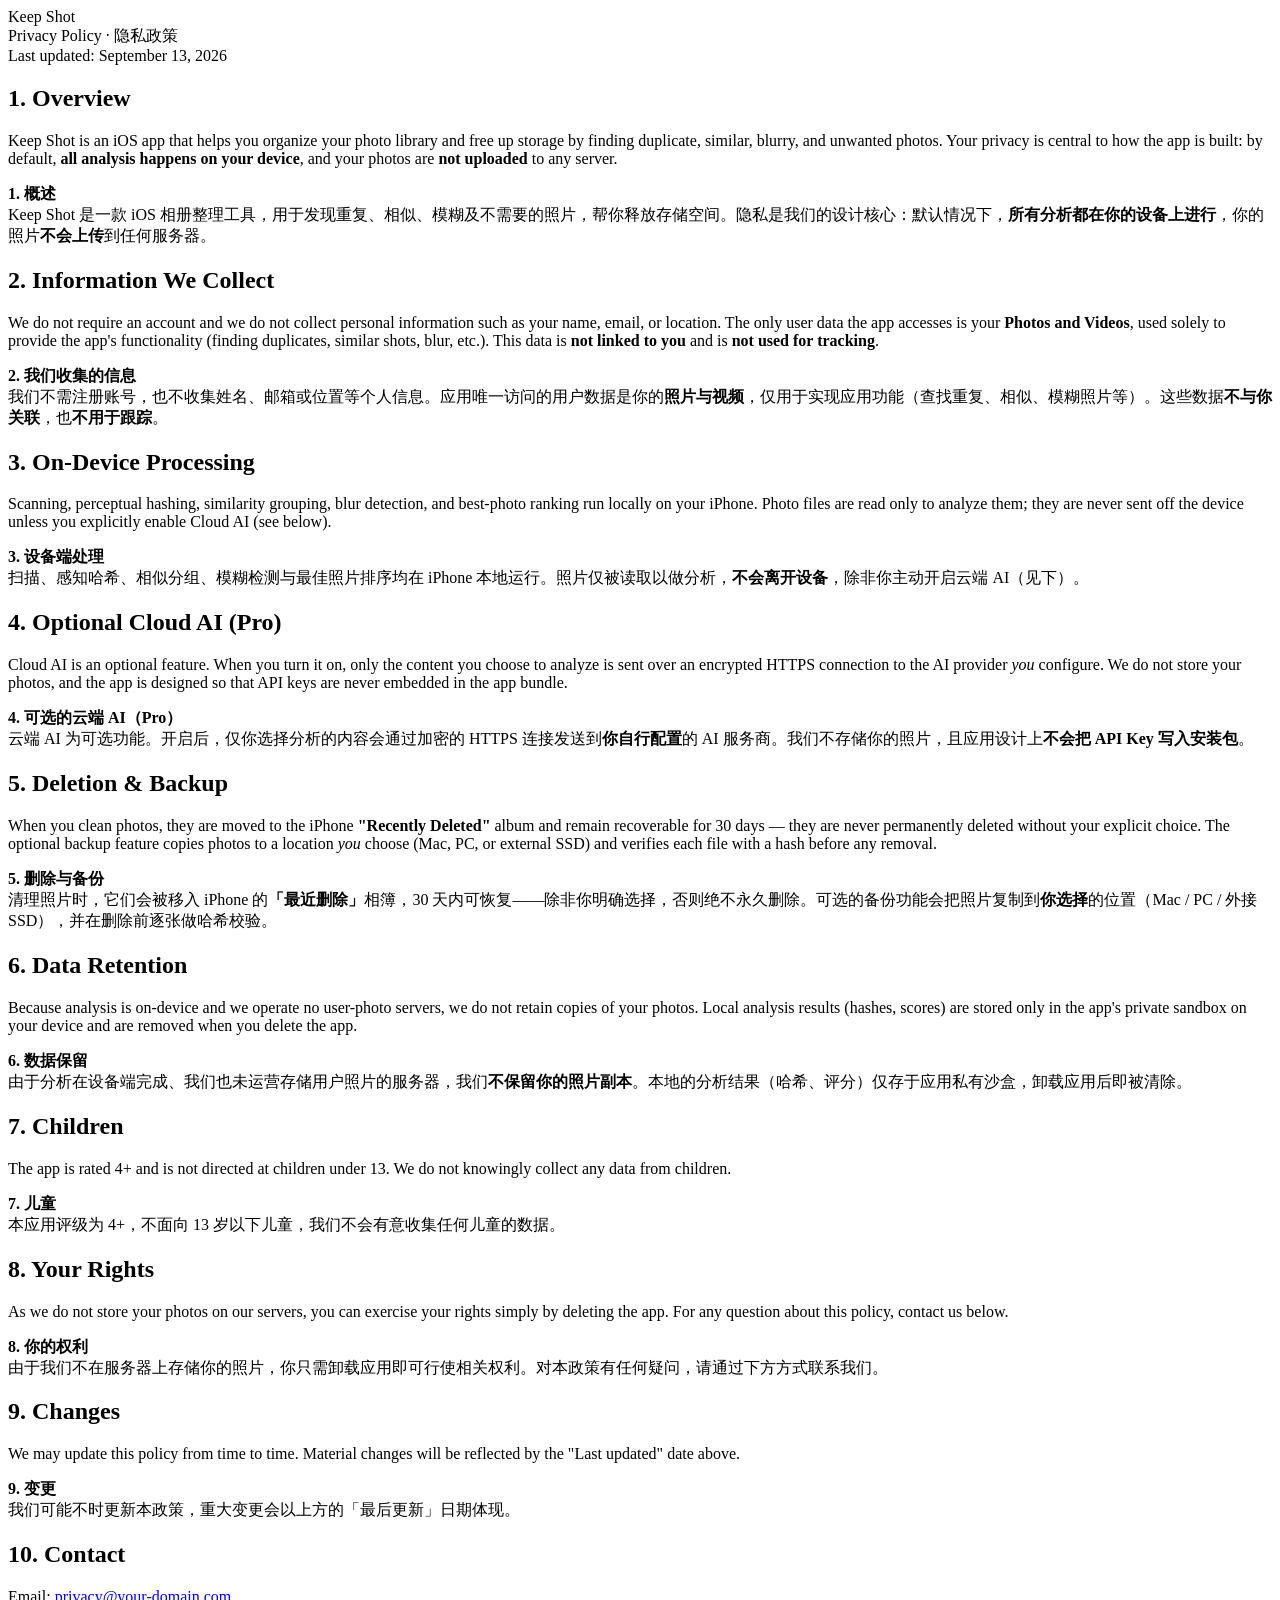
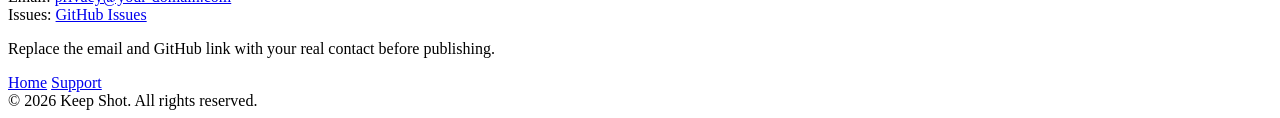
==== index.html @ 3a64c8bc "Add privacy policy" ====
<!DOCTYPE html>
<html lang="en">
<head>
  <meta charset="utf-8">
  <meta name="viewport" content="width=device-width, initial-scale=1">
  <title>Keep Shot — Privacy Policy</title>
  <link rel="stylesheet" href="style.css">
</head>
<body>
<div class="wrap">
  <div class="hero">
    <div class="logo">Keep Shot</div>
    <div class="tag">Privacy Policy · 隐私政策</div>
  </div>
  <div class="updated">Last updated: September 13, 2026</div>

  <div class="card">
    <h2>1. Overview</h2>
    <p>Keep Shot is an iOS app that helps you organize your photo library and free up storage by finding duplicate, similar, blurry, and unwanted photos. Your privacy is central to how the app is built: by default, <strong>all analysis happens on your device</strong>, and your photos are <strong>not uploaded</strong> to any server.</p>
    <p><strong>1. 概述</strong><br>Keep Shot 是一款 iOS 相册整理工具，用于发现重复、相似、模糊及不需要的照片，帮你释放存储空间。隐私是我们的设计核心：默认情况下，<strong>所有分析都在你的设备上进行</strong>，你的照片<strong>不会上传</strong>到任何服务器。</p>

    <h2>2. Information We Collect</h2>
    <p>We do not require an account and we do not collect personal information such as your name, email, or location. The only user data the app accesses is your <strong>Photos and Videos</strong>, used solely to provide the app's functionality (finding duplicates, similar shots, blur, etc.). This data is <strong>not linked to you</strong> and is <strong>not used for tracking</strong>.</p>
    <p><strong>2. 我们收集的信息</strong><br>我们不需注册账号，也不收集姓名、邮箱或位置等个人信息。应用唯一访问的用户数据是你的<strong>照片与视频</strong>，仅用于实现应用功能（查找重复、相似、模糊照片等）。这些数据<strong>不与你关联</strong>，也<strong>不用于跟踪</strong>。</p>

    <h2>3. On-Device Processing</h2>
    <p>Scanning, perceptual hashing, similarity grouping, blur detection, and best-photo ranking run locally on your iPhone. Photo files are read only to analyze them; they are never sent off the device unless you explicitly enable Cloud AI (see below).</p>
    <p><strong>3. 设备端处理</strong><br>扫描、感知哈希、相似分组、模糊检测与最佳照片排序均在 iPhone 本地运行。照片仅被读取以做分析，<strong>不会离开设备</strong>，除非你主动开启云端 AI（见下）。</p>

    <h2>4. Optional Cloud AI (Pro)</h2>
    <p>Cloud AI is an optional feature. When you turn it on, only the content you choose to analyze is sent over an encrypted HTTPS connection to the AI provider <em>you</em> configure. We do not store your photos, and the app is designed so that API keys are never embedded in the app bundle.</p>
    <p><strong>4. 可选的云端 AI（Pro）</strong><br>云端 AI 为可选功能。开启后，仅你选择分析的内容会通过加密的 HTTPS 连接发送到<strong>你自行配置</strong>的 AI 服务商。我们不存储你的照片，且应用设计上<strong>不会把 API Key 写入安装包</strong>。</p>

    <h2>5. Deletion &amp; Backup</h2>
    <p>When you clean photos, they are moved to the iPhone <strong>"Recently Deleted"</strong> album and remain recoverable for 30 days — they are never permanently deleted without your explicit choice. The optional backup feature copies photos to a location <em>you</em> choose (Mac, PC, or external SSD) and verifies each file with a hash before any removal.</p>
    <p><strong>5. 删除与备份</strong><br>清理照片时，它们会被移入 iPhone 的<strong>「最近删除」</strong>相簿，30 天内可恢复——除非你明确选择，否则绝不永久删除。可选的备份功能会把照片复制到<strong>你选择</strong>的位置（Mac / PC / 外接 SSD），并在删除前逐张做哈希校验。</p>

    <h2>6. Data Retention</h2>
    <p>Because analysis is on-device and we operate no user-photo servers, we do not retain copies of your photos. Local analysis results (hashes, scores) are stored only in the app's private sandbox on your device and are removed when you delete the app.</p>
    <p><strong>6. 数据保留</strong><br>由于分析在设备端完成、我们也未运营存储用户照片的服务器，我们<strong>不保留你的照片副本</strong>。本地的分析结果（哈希、评分）仅存于应用私有沙盒，卸载应用后即被清除。</p>

    <h2>7. Children</h2>
    <p>The app is rated 4+ and is not directed at children under 13. We do not knowingly collect any data from children.</p>
    <p><strong>7. 儿童</strong><br>本应用评级为 4+，不面向 13 岁以下儿童，我们不会有意收集任何儿童的数据。</p>

    <h2>8. Your Rights</h2>
    <p>As we do not store your photos on our servers, you can exercise your rights simply by deleting the app. For any question about this policy, contact us below.</p>
    <p><strong>8. 你的权利</strong><br>由于我们不在服务器上存储你的照片，你只需卸载应用即可行使相关权利。对本政策有任何疑问，请通过下方方式联系我们。</p>

    <h2>9. Changes</h2>
    <p>We may update this policy from time to time. Material changes will be reflected by the "Last updated" date above.</p>
    <p><strong>9. 变更</strong><br>我们可能不时更新本政策，重大变更会以上方的「最后更新」日期体现。</p>

    <h2>10. Contact</h2>
    <p>Email: <a href="mailto:privacy@your-domain.com">privacy@your-domain.com</a><br>
       Issues: <a href="https://github.com/your-github-username/keep_shot/issues">GitHub Issues</a></p>
    <p class="muted">Replace the email and GitHub link with your real contact before publishing.</p>
  </div>

  <div class="nav">
    <a href="index.html">Home</a>
    <a href="support.html">Support</a>
  </div>

  <div class="footer">© 2026 Keep Shot. All rights reserved.</div>
</div>
</body>
</html>
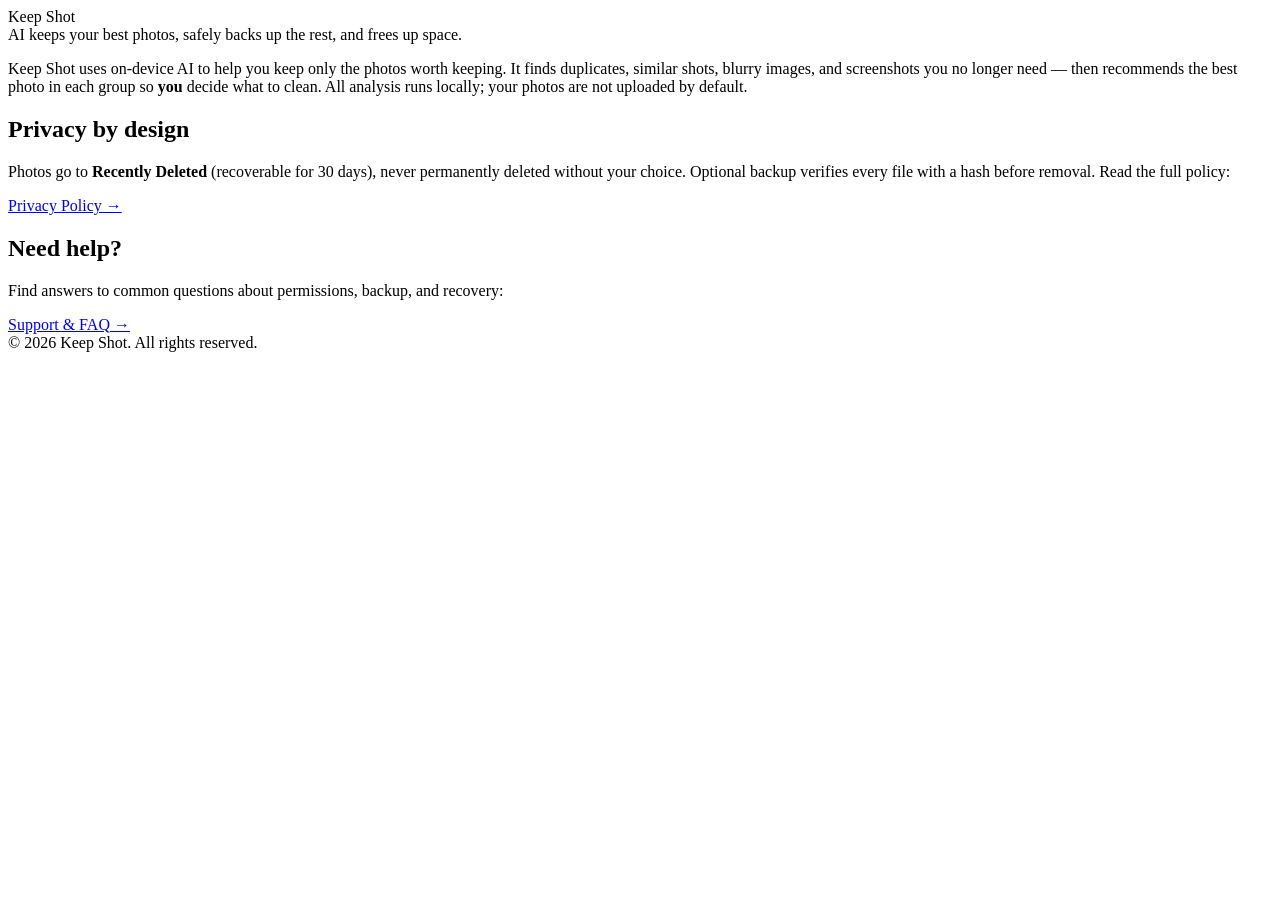
==== commit 8259d0ad: "Add home page" ====
--- a/index.html
+++ b/index.html
@@ -3,63 +3,34 @@
 <head>
   <meta charset="utf-8">
   <meta name="viewport" content="width=device-width, initial-scale=1">
-  <title>Keep Shot — Privacy Policy</title>
+  <title>Keep Shot — AI Photo Cleaner</title>
   <link rel="stylesheet" href="style.css">
 </head>
 <body>
 <div class="wrap">
   <div class="hero">
     <div class="logo">Keep Shot</div>
-    <div class="tag">Privacy Policy · 隐私政策</div>
+    <div class="tag">AI keeps your best photos, safely backs up the rest, and frees up space.</div>
   </div>
-  <div class="updated">Last updated: September 13, 2026</div>
 
   <div class="card">
-    <h2>1. Overview</h2>
-    <p>Keep Shot is an iOS app that helps you organize your photo library and free up storage by finding duplicate, similar, blurry, and unwanted photos. Your privacy is central to how the app is built: by default, <strong>all analysis happens on your device</strong>, and your photos are <strong>not uploaded</strong> to any server.</p>
-    <p><strong>1. 概述</strong><br>Keep Shot 是一款 iOS 相册整理工具，用于发现重复、相似、模糊及不需要的照片，帮你释放存储空间。隐私是我们的设计核心：默认情况下，<strong>所有分析都在你的设备上进行</strong>，你的照片<strong>不会上传</strong>到任何服务器。</p>
-
-    <h2>2. Information We Collect</h2>
-    <p>We do not require an account and we do not collect personal information such as your name, email, or location. The only user data the app accesses is your <strong>Photos and Videos</strong>, used solely to provide the app's functionality (finding duplicates, similar shots, blur, etc.). This data is <strong>not linked to you</strong> and is <strong>not used for tracking</strong>.</p>
-    <p><strong>2. 我们收集的信息</strong><br>我们不需注册账号，也不收集姓名、邮箱或位置等个人信息。应用唯一访问的用户数据是你的<strong>照片与视频</strong>，仅用于实现应用功能（查找重复、相似、模糊照片等）。这些数据<strong>不与你关联</strong>，也<strong>不用于跟踪</strong>。</p>
-
-    <h2>3. On-Device Processing</h2>
-    <p>Scanning, perceptual hashing, similarity grouping, blur detection, and best-photo ranking run locally on your iPhone. Photo files are read only to analyze them; they are never sent off the device unless you explicitly enable Cloud AI (see below).</p>
-    <p><strong>3. 设备端处理</strong><br>扫描、感知哈希、相似分组、模糊检测与最佳照片排序均在 iPhone 本地运行。照片仅被读取以做分析，<strong>不会离开设备</strong>，除非你主动开启云端 AI（见下）。</p>
-
-    <h2>4. Optional Cloud AI (Pro)</h2>
-    <p>Cloud AI is an optional feature. When you turn it on, only the content you choose to analyze is sent over an encrypted HTTPS connection to the AI provider <em>you</em> configure. We do not store your photos, and the app is designed so that API keys are never embedded in the app bundle.</p>
-    <p><strong>4. 可选的云端 AI（Pro）</strong><br>云端 AI 为可选功能。开启后，仅你选择分析的内容会通过加密的 HTTPS 连接发送到<strong>你自行配置</strong>的 AI 服务商。我们不存储你的照片，且应用设计上<strong>不会把 API Key 写入安装包</strong>。</p>
-
-    <h2>5. Deletion &amp; Backup</h2>
-    <p>When you clean photos, they are moved to the iPhone <strong>"Recently Deleted"</strong> album and remain recoverable for 30 days — they are never permanently deleted without your explicit choice. The optional backup feature copies photos to a location <em>you</em> choose (Mac, PC, or external SSD) and verifies each file with a hash before any removal.</p>
-    <p><strong>5. 删除与备份</strong><br>清理照片时，它们会被移入 iPhone 的<strong>「最近删除」</strong>相簿，30 天内可恢复——除非你明确选择，否则绝不永久删除。可选的备份功能会把照片复制到<strong>你选择</strong>的位置（Mac / PC / 外接 SSD），并在删除前逐张做哈希校验。</p>
-
-    <h2>6. Data Retention</h2>
-    <p>Because analysis is on-device and we operate no user-photo servers, we do not retain copies of your photos. Local analysis results (hashes, scores) are stored only in the app's private sandbox on your device and are removed when you delete the app.</p>
-    <p><strong>6. 数据保留</strong><br>由于分析在设备端完成、我们也未运营存储用户照片的服务器，我们<strong>不保留你的照片副本</strong>。本地的分析结果（哈希、评分）仅存于应用私有沙盒，卸载应用后即被清除。</p>
-
-    <h2>7. Children</h2>
-    <p>The app is rated 4+ and is not directed at children under 13. We do not knowingly collect any data from children.</p>
-    <p><strong>7. 儿童</strong><br>本应用评级为 4+，不面向 13 岁以下儿童，我们不会有意收集任何儿童的数据。</p>
-
-    <h2>8. Your Rights</h2>
-    <p>As we do not store your photos on our servers, you can exercise your rights simply by deleting the app. For any question about this policy, contact us below.</p>
-    <p><strong>8. 你的权利</strong><br>由于我们不在服务器上存储你的照片，你只需卸载应用即可行使相关权利。对本政策有任何疑问，请通过下方方式联系我们。</p>
-
-    <h2>9. Changes</h2>
-    <p>We may update this policy from time to time. Material changes will be reflected by the "Last updated" date above.</p>
-    <p><strong>9. 变更</strong><br>我们可能不时更新本政策，重大变更会以上方的「最后更新」日期体现。</p>
-
-    <h2>10. Contact</h2>
-    <p>Email: <a href="mailto:privacy@your-domain.com">privacy@your-domain.com</a><br>
-       Issues: <a href="https://github.com/your-github-username/keep_shot/issues">GitHub Issues</a></p>
-    <p class="muted">Replace the email and GitHub link with your real contact before publishing.</p>
+    <p>Keep Shot uses on-device AI to help you keep only the photos worth keeping. It finds duplicates, similar shots, blurry images, and screenshots you no longer need — then recommends the best photo in each group so <strong>you</strong> decide what to clean. All analysis runs locally; your photos are not uploaded by default.</p>
   </div>
 
-  <div class="nav">
-    <a href="index.html">Home</a>
-    <a href="support.html">Support</a>
+  <div class="card">
+    <h2>Privacy by design</h2>
+    <p>Photos go to <strong>Recently Deleted</strong> (recoverable for 30 days), never permanently deleted without your choice. Optional backup verifies every file with a hash before removal. Read the full policy:</p>
+    <div class="nav" style="margin-top:14px">
+      <a href="privacy.html">Privacy Policy →</a>
+    </div>
+  </div>
+
+  <div class="card">
+    <h2>Need help?</h2>
+    <p>Find answers to common questions about permissions, backup, and recovery:</p>
+    <div class="nav" style="margin-top:14px">
+      <a href="support.html">Support &amp; FAQ →</a>
+    </div>
   </div>
 
   <div class="footer">© 2026 Keep Shot. All rights reserved.</div>
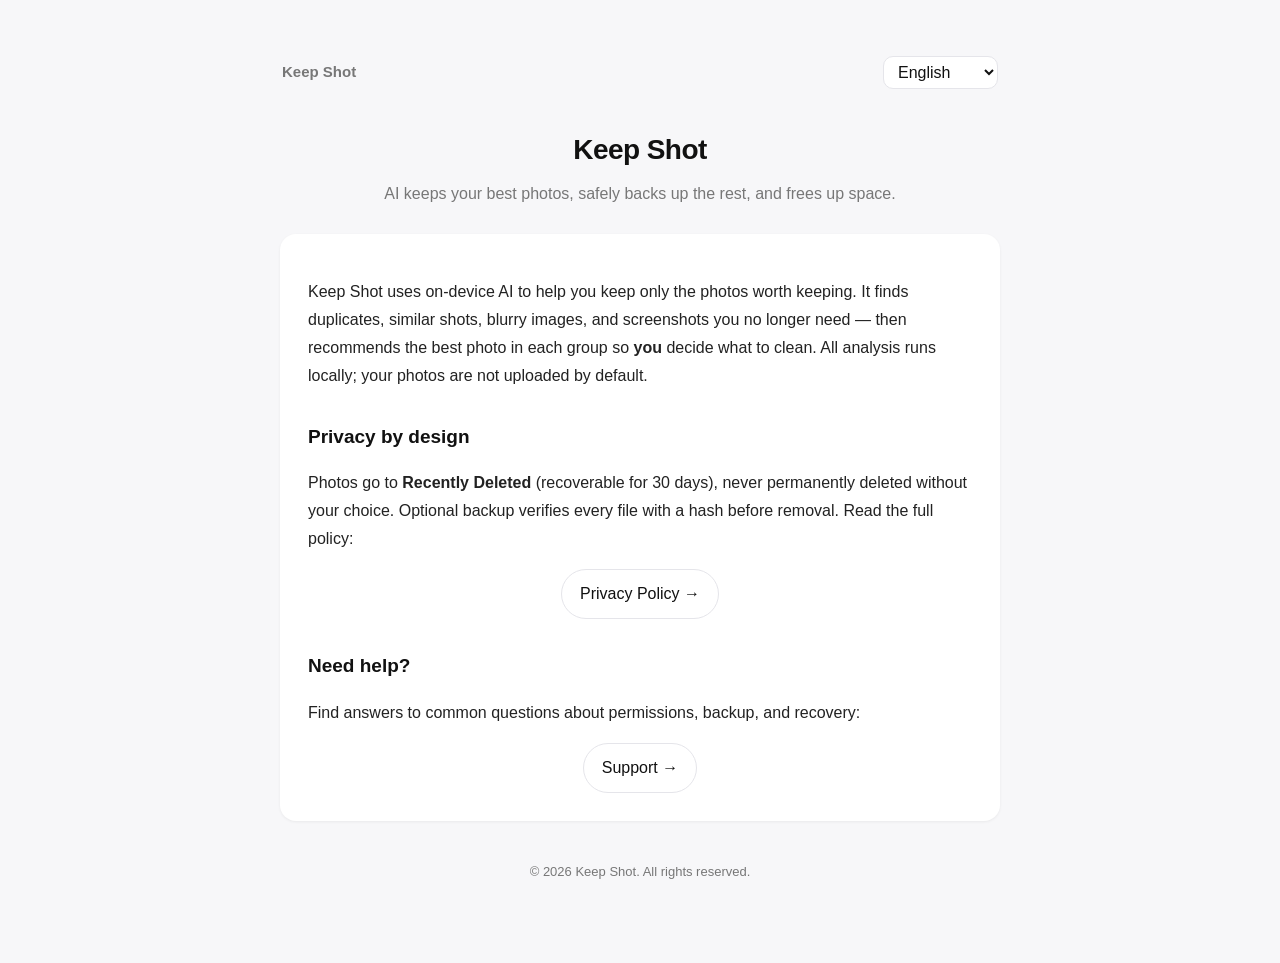
==== commit cc5edb9e: "Add multilingual (10 langs) privacy/support site with language switcher" ====
--- a/index.html
+++ b/index.html
@@ -8,32 +8,50 @@
 </head>
 <body>
 <div class="wrap">
+  <div class="topbar">
+    <div class="brand">Keep Shot</div>
+    <select id="langSwitch" class="lang-switch" aria-label="Language"></select>
+  </div>
   <div class="hero">
     <div class="logo">Keep Shot</div>
-    <div class="tag">AI keeps your best photos, safely backs up the rest, and frees up space.</div>
+    <div class="tag" id="tagline"></div>
   </div>
-
-  <div class="card">
-    <p>Keep Shot uses on-device AI to help you keep only the photos worth keeping. It finds duplicates, similar shots, blurry images, and screenshots you no longer need — then recommends the best photo in each group so <strong>you</strong> decide what to clean. All analysis runs locally; your photos are not uploaded by default.</p>
-  </div>
-
-  <div class="card">
-    <h2>Privacy by design</h2>
-    <p>Photos go to <strong>Recently Deleted</strong> (recoverable for 30 days), never permanently deleted without your choice. Optional backup verifies every file with a hash before removal. Read the full policy:</p>
-    <div class="nav" style="margin-top:14px">
-      <a href="privacy.html">Privacy Policy →</a>
-    </div>
-  </div>
-
-  <div class="card">
-    <h2>Need help?</h2>
-    <p>Find answers to common questions about permissions, backup, and recovery:</p>
-    <div class="nav" style="margin-top:14px">
-      <a href="support.html">Support &amp; FAQ →</a>
-    </div>
-  </div>
-
+  <div class="card" id="content"></div>
   <div class="footer">© 2026 Keep Shot. All rights reserved.</div>
 </div>
+<script src="i18n.js"></script>
+<script src="site.js"></script>
+<script>
+var INDEX = {
+  en: { tagline: "AI keeps your best photos, safely backs up the rest, and frees up space.",
+    cards: '<p>Keep Shot uses on-device AI to help you keep only the photos worth keeping. It finds duplicates, similar shots, blurry images, and screenshots you no longer need — then recommends the best photo in each group so <strong>you</strong> decide what to clean. All analysis runs locally; your photos are not uploaded by default.</p><h2>Privacy by design</h2><p>Photos go to <strong>Recently Deleted</strong> (recoverable for 30 days), never permanently deleted without your choice. Optional backup verifies every file with a hash before removal. Read the full policy:</p><div class="nav" style="margin-top:14px"><a href="privacy.html">__PRIVACY__ →</a></div><h2>Need help?</h2><p>Find answers to common questions about permissions, backup, and recovery:</p><div class="nav" style="margin-top:14px"><a href="support.html">__SUPPORT__ →</a></div>' },
+  zh: { tagline: "AI 帮你留住最好的照片，安全备份其余，并释放空间。",
+    cards: '<p>Keep Shot 用设备端 AI 帮你只留下值得保留的照片。它能找出重复、相似、模糊以及不再需要的截图，并在每组中推荐最佳照片，由<strong>你</strong>决定清理什么。所有分析都在本地运行，照片默认不上传。</p><h2>隐私优先</h2><p>照片会进入<strong>「最近删除」</strong>（30 天内可恢复），除非你选择否则绝不永久删除。可选的备份在删除前逐张做哈希校验。查看完整政策：</p><div class="nav" style="margin-top:14px"><a href="privacy.html">__PRIVACY__ →</a></div><h2>需要帮助？</h2><p>查看关于权限、备份与恢复的常见问题：</p><div class="nav" style="margin-top:14px"><a href="support.html">__SUPPORT__ →</a></div>' },
+  ja: { tagline: "AI が最高の写真を残し、残りを安全にバックアップし、容量を確保します。",
+    cards: '<p>Keep Shot は端末内 AI で、残すべき写真だけを残す手助けをします。重複・類似・ぼやけ・不要なスクリーンショットを見つけ、各グループで最良の写真を提案し、<strong>あなた</strong>が清理を決めます。すべての分析はローカルで、写真は既定でアップロードされません。</p><h2>プライバシー優先</h2><p>写真は<strong>「最近削除」</strong>に入り（30 日間復元可）、あなたが選ばない限り永久削除されません。オプションのバックアップは削除前に各ファイルをハッシュ検証します。全文はこちら：</p><div class="nav" style="margin-top:14px"><a href="privacy.html">__PRIVACY__ →</a></div><h2>サポート</h2><p>権限・バックアップ・復元のよくある質問はこちら：</p><div class="nav" style="margin-top:14px"><a href="support.html">__SUPPORT__ →</a></div>' },
+  ko: { tagline: "AI가 최고의 사진은 남기고 나머지는 안전하게 백업하며 공간을 확보합니다。",
+    cards: '<p>Keep Shot은 기기 내 AI로 남길 가치가 있는 사진만 남기도록 돕습니다. 중복·유사·흐림·불필요한 스크린샷을 찾고 각 그룹에서 최적 사진을 제안해 <strong>당신</strong>이 정리를 결정합니다. 모든 분석은 로컬이며 사진은 기본적으로 업로드되지 않습니다.</p><h2>개인정보 우선</h2><p>사진은 <strong>“최근 삭제됨”</strong>으로 가며(30일간 복구 가능) 명시하지 않으면 영구 삭제되지 않습니다. 선택적 백업은 삭제 전 각 파일을 해시 검증합니다. 전체 정책:</p><div class="nav" style="margin-top:14px"><a href="privacy.html">__PRIVACY__ →</a></div><h2>도움이 필요하신가요?</h2><p>권한·백업·복원에 대한 자주 묻는 질문:</p><div class="nav" style="margin-top:14px"><a href="support.html">__SUPPORT__ →</a></div>' },
+  th: { tagline: "AI เก็บรูปที่ดีที่สุด สำรองส่วนที่เหลืออย่างปลอดภัย และปลดพื้นที่",
+    cards: '<p>Keep Shot ใช้ AI บนอุปกรณ์เพื่อช่วยให้คุณเก็บเฉพาะรูปที่คู่ควร รูปซ้ำ คล้าย จาง และสกรีนช็อตที่ไม่ต้องการจะถูกจัดกลุ่มและแนะนำรูปที่ดีที่สุดให้ <strong>คุณ</strong> เป็นคนตัดสิน การวิเคราะห์ทั้งหมดทำบนเครื่อง รูปไม่ถูกอัปโหลดตามค่าเริ่มต้น</p><h2>ความเป็นส่วนตัวก่อน</h2><p>รูปจะเข้า <strong>“ลบ recently”</strong> (กู้คืนได้ 30 วัน) ไม่ถูกลบถาวรหากคุณไม่เลือก สำรองแบบเลือกได้ตรวจสอบแฮชทุกไฟล์ก่อนลบ นโยบายฉบับเต็ม:</p><div class="nav" style="margin-top:14px"><a href="privacy.html">__PRIVACY__ →</a></div><h2>ต้องการความช่วยเหลือ?</h2><p>คำถามที่พบบ่อยเรื่องสิทธิ์ สำรอง และการกู้คืน:</p><div class="nav" style="margin-top:14px"><a href="support.html">__SUPPORT__ →</a></div>' },
+  fr: { tagline: "L’IA garde vos meilleures photos, sauvegarde le reste en sécurité et libère de l’espace。",
+    cards: '<p>Keep Shot utilise une IA sur l’appareil pour ne garder que les photos qui comptent. Elle trouve doublons, similaires, floues et captures inutiles, puis recommande la meilleure photo de chaque groupe pour que <strong>vous</strong> décidiez. Toute l’analyse est locale ; vos photos ne sont pas téléversées par défaut.</p><h2>Confidentialité d’abord</h2><p>Les photos vont dans <strong>« Récemment supprimés »</strong> (récupérables 30 jours), jamais supprimées définitivement sans votre choix. La sauvegarde optionnelle vérifie chaque fichier par hachage avant suppression. Politique complète :</p><div class="nav" style="margin-top:14px"><a href="privacy.html">__PRIVACY__ →</a></div><h2>Besoin d’aide ?</h2><p>Réponses aux questions courantes sur les autorisations, la sauvegarde et la restauration :</p><div class="nav" style="margin-top:14px"><a href="support.html">__SUPPORT__ →</a></div>' },
+  de: { tagline: "Die KI behält deine besten Fotos, sichert den Rest und schafft Platz。",
+    cards: '<p>Keep Shot nutzt eine KI auf dem Gerät, damit nur die Fotos bleiben, die zählen. Sie findet Duplikate, Ähnliche, Unscharfe und unnötige Screenshots und empfiehlt das beste Foto pro Gruppe, damit <strong>du</strong> entscheidest. Die gesamte Analyse ist lokal; deine Fotos werden standardmäßig nicht hochgeladen.</p><h2>Datenschutz zuerst</h2><p>Fotos landen in <strong>„Kürzlich gelöscht“</strong> (30 Tage wiederherstellbar), nie endgültig gelöscht ohne deine Wahl. Die optionale Sicherung verifiziert jede Datei per Hash vor dem Entfernen. Volle Richtlinie:</p><div class="nav" style="margin-top:14px"><a href="privacy.html">__PRIVACY__ →</a></div><h2>Hilfe nötig?</h2><p>Antworten auf häufige Fragen zu Berechtigungen, Sicherung und Wiederherstellung:</p><div class="nav" style="margin-top:14px"><a href="support.html">__SUPPORT__ →</a></div>' },
+  es: { tagline: "La IA conserva tus mejores fotos, respalda el resto con seguridad y libera espacio。",
+    cards: '<p>Keep Shot usa IA en el dispositivo para que solo queden las fotos que importan. Encuentra duplicados, similares, borrosas y capturas innecesarias, y recomienda la mejor foto de cada grupo para que <strong>tú</strong> decidas. Toda el análisis es local; tus fotos no se suben por defecto.</p><h2>Privacidad primero</h2><p>Las fotos van a <strong>“Eliminados recientemente”</strong> (recuperables 30 días), nunca eliminadas definitivamente sin tu elección. La copia opcional verifica cada archivo por hash antes de eliminar. Política completa:</p><div class="nav" style="margin-top:14px"><a href="privacy.html">__PRIVACY__ →</a></div><h2>¿Necesitas ayuda?</h2><p>Respuestas a preguntas comunes sobre permisos, copias y recuperación:</p><div class="nav" style="margin-top:14px"><a href="support.html">__SUPPORT__ →</a></div>' },
+  it: { tagline: "L’IA tiene le tue foto migliori, salva il resto in sicurezza e libera spazio。",
+    cards: '<p>Keep Shot usa un’IA sul dispositivo per conservare solo le foto che contano. Trova duplicati, simili, sfocate e screenshot inutili, poi consiglia la migliore di ogni gruppo così <strong>tu</strong> decidi. Tutta l’analisi è locale; le foto non vengono caricate per impostazione predefinita.</p><h2>Privacy prima di tutto</h2><p>Le foto vanno in <strong>“Eliminati di recente”</strong> (recuperabili 30 giorni), mai eliminate definitivamente senza la tua scelta. Il backup opzionale verifica ogni file con hash prima di rimuoverlo. Informativa completa:</p><div class="nav" style="margin-top:14px"><a href="privacy.html">__PRIVACY__ →</a></div><h2>Serve aiuto?</h2><p>Risposte alle domande comuni su permessi, backup e ripristino:</p><div class="nav" style="margin-top:14px"><a href="support.html">__SUPPORT__ →</a></div>' },
+  pt: { tagline: "A IA guarda suas melhores fotos, faz backup seguro do resto e libera espaço。",
+    cards: '<p>Keep Shot usa IA no dispositivo para manter apenas as fotos que importam. Encontra duplicatas, similares, embaçadas e capturas desnecessárias, e recomenda a melhor de cada grupo para que <strong>você</strong> decida. Toda a análise é local; suas fotos não são enviadas por padrão.</p><h2>Privacidade primeiro</h2><p>As fotos vão para <strong>“Excluídas recentemente”</strong> (recuperáveis em 30 dias), nunca excluídas permanentemente sem sua escolha. O backup opcional verifica cada arquivo por hash antes de remover. Política completa:</p><div class="nav" style="margin-top:14px"><a href="privacy.html">__PRIVACY__ →</a></div><h2>Precisa de ajuda?</h2><p>Respostas a perguntas comuns sobre permissões, backup e recuperação:</p><div class="nav" style="margin-top:14px"><a href="support.html">__SUPPORT__ →</a></div>' }
+};
+
+window.renderPage = function (d) {
+  var lang = document.documentElement.lang;
+  var idx = INDEX[lang] || INDEX.en;
+  document.getElementById('tagline').textContent = idx.tagline;
+  document.getElementById('content').innerHTML =
+    idx.cards.replace('__PRIVACY__', d.nav.privacy).replace('__SUPPORT__', d.nav.support);
+};
+</script>
 </body>
 </html>
--- a/style.css
+++ b/style.css
@@ -0,0 +1,32 @@
+:root{
+  --bg:#f7f7f9; --fg:#111; --muted:#777; --card:#fff;
+  --radius:16px; --maxw:760px; --link:#0a66ff;
+}
+*{box-sizing:border-box}
+body{
+  margin:0;
+  font-family:-apple-system,BlinkMacSystemFont,"Segoe UI",Roboto,"Helvetica Neue","PingFang SC","Microsoft YaHei",sans-serif;
+  background:var(--bg); color:var(--fg); line-height:1.75;
+  -webkit-font-smoothing:antialiased;
+}
+.wrap{max-width:var(--maxw);margin:0 auto;padding:48px 20px 80px}
+.hero{text-align:center;padding:32px 0 8px}
+.logo{font-size:28px;font-weight:700;letter-spacing:-.02em}
+.tag{color:var(--muted);margin-top:6px}
+.card{background:var(--card);border-radius:var(--radius);padding:28px;margin:18px 0;box-shadow:0 1px 3px rgba(0,0,0,.06)}
+h1{font-size:26px;letter-spacing:-.02em;margin:0 0 4px}
+h2{font-size:19px;margin:30px 0 6px}
+h3{font-size:16px;margin:20px 0 4px}
+p,li{color:#222}
+.muted{color:var(--muted)}
+a{color:var(--link);text-decoration:none}
+a:hover{text-decoration:underline}
+.nav{display:flex;gap:14px;justify-content:center;flex-wrap:wrap;margin-top:18px}
+.nav a{background:#fff;border:1px solid #e5e5ea;padding:10px 18px;border-radius:999px;color:var(--fg);font-weight:500}
+.nav a:hover{text-decoration:none;border-color:#c7c7cc}
+.footer{text-align:center;color:var(--muted);font-size:13px;margin-top:40px}
+更新{display:none}
+.updated{text-align:center;color:var(--muted);font-size:13px;margin-bottom:8px}
+.topbar{display:flex;align-items:center;justify-content:space-between;margin:8px 2px 4px}
+.brand{font-weight:700;font-size:15px;color:var(--muted)}
+.lang-switch{font:inherit;padding:6px 10px;border-radius:10px;border:1px solid #e5e5ea;background:#fff;color:var(--fg);cursor:pointer}
